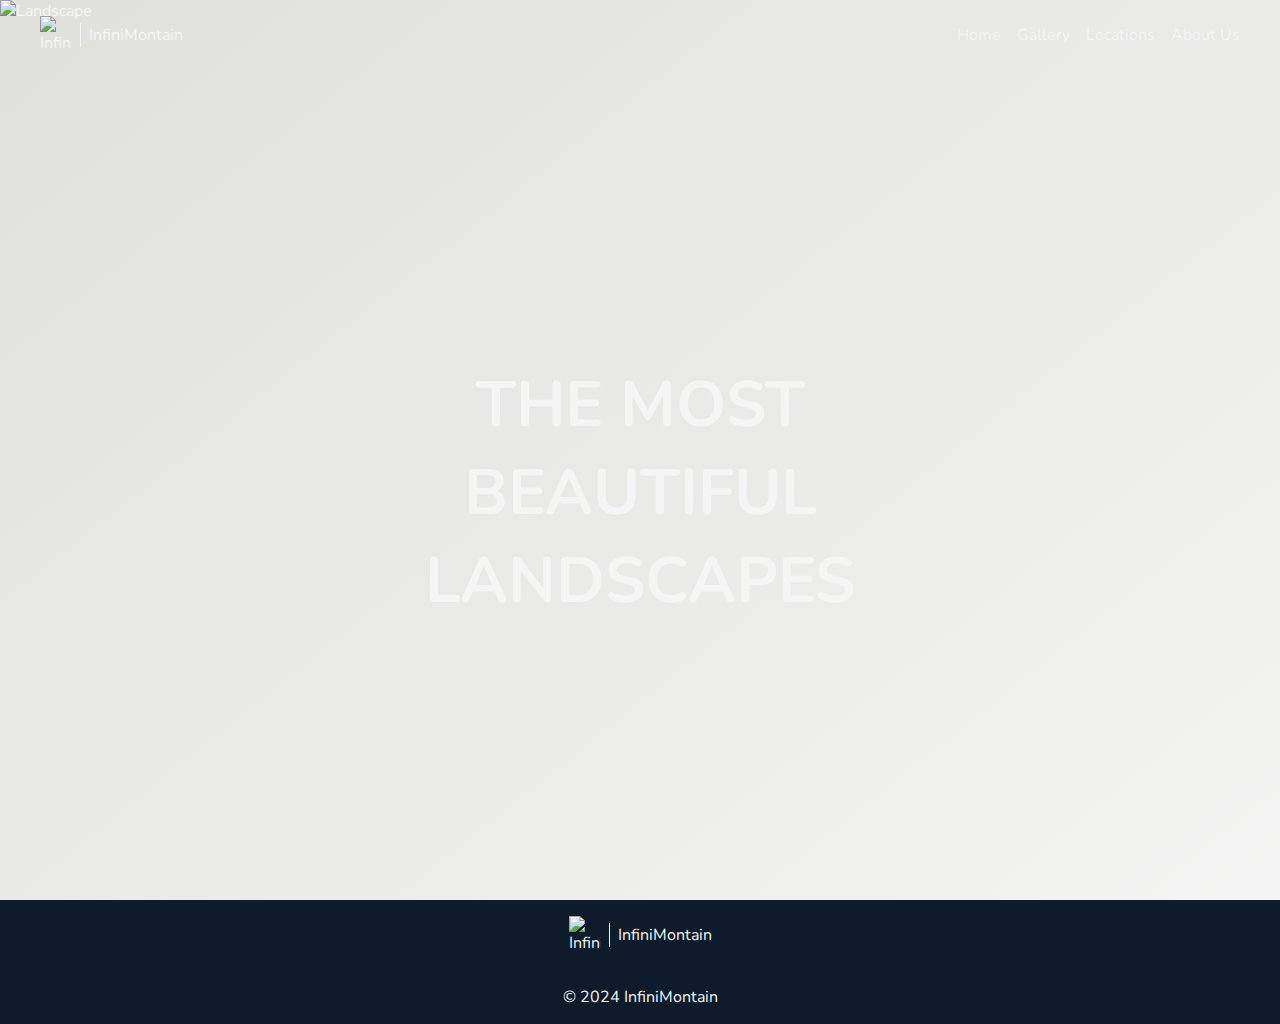
==== src/pages/about/index.html @ 7caf0525 "feat(init): initial pages and structure" ====
<!DOCTYPE html>
<html lang="en">
  <head>
    <!-- MetaData -->
    <title>InfiniMontain</title>
    <meta charset="UTF-8" />
    <meta name="viewport" content="width=device-width, initial-scale=1.0" />

    <!-- Fonts -->
    <link rel="preconnect" href="https://fonts.googleapis.com" />
    <link rel="preconnect" href="https://fonts.gstatic.com" crossorigin />
    <link
      href="https://fonts.googleapis.com/css2?family=Nunito&display=swap"
      rel="stylesheet"
    />
    <script src="https://unpkg.com/@phosphor-icons/web"></script>

    <!-- CSS -->
    <link rel="stylesheet" href="../../styles/globals.css" />
    <link rel="stylesheet" href="../../styles/styles.css" />
  </head>
  <body class="body">
    <section class="body__background">
      <img
        class="body__background__image"
        src="../public/landscape_1.jpeg"
        alt="Landscape"
      />
      <h1 class="body__background__title">The most beautiful landscapes</h1>
    </section>
    <header class="header">
      <div class="header__container">
        <div class="header__logo">
          <img src="../public/logo_white.svg" alt="InfiniMontain" />
          <div class="header__logo__divider"></div>
          <div>InfiniMontain</div>
        </div>
        <nav class="header__nav">
          <ul class="header__nav__list">
            <li>
              <a class="header__nav__list--glow" href="../../index.html"
                >Home</a
              >
            </li>
            <li>
              <a class="header__nav__list--glow" href="../gallery/index.html"
                >Gallery</a
              >
            </li>
            <li>
              <a class="header__nav__list--glow" href="../locations/index.html"
                >Locations</a
              >
            </li>
            <li><a class="header__nav__list--glow" href="#">About Us</a></li>
          </ul>
        </nav>
      </div>
    </header>
    <main></main>
    <footer class="footer">
      <div class="footer__logo">
        <img src="../public/logo_white.svg" alt="InfiniMontain" />
        <div class="footer__logo__divider"></div>
        <div>InfiniMontain</div>
      </div>
      <nav class="footer__social">
        <a
          href="https://facebook.com"
          target="_blank"
          rel="noopener noreferrer"
        >
          <i class="footer__social__icon ph ph-meta-logo"></i>
        </a>
        <a
          href="https://github.com/JPBM135/tamwood-static-website"
          target="_blank"
          rel="noopener noreferrer"
        >
          <i class="footer__social__icon ph ph-github-logo"></i>
        </a>
        <a
          href="https://www.linkedin.com/in/joao-borges-martins/"
          target="_blank"
          rel="noopener noreferrer"
        >
          <i class="footer__social__icon ph ph-linkedin-logo"></i>
        </a>
      </nav>
      <span class="footer__copy">© 2024 InfiniMontain</span>
    </footer>
  </body>
</html>
---- src/styles/globals.css ----
* {
  font-family: "Nunito", sans-serif;
  color: #f5f5f5;
  font-size: 16px;
  scroll-behavior: smooth;
}

a {
  text-decoration: none;
  color: inherit;
}
---- src/styles/styles.css ----
@import url("./constants.css");

* {
  --primary-color: #0d1b2a;
  --secondary-color: #1b263b;
  --tertiary-color: #415a77;
  --quaternary-color: #778da9;
  --quinary-color: #e0e1dd;
  --quinary-color-rgb: 224, 225, 221;

  --text-color: #f5f5f5;
  --bg-color: #1a1a1a;
}

.body {
  margin: 0;
  padding: 0;
  background: linear-gradient(
    to bottom right,
    var(--quinary-color),
    var(--text-color)
  );
  display: grid;
  width: 100vw;
  grid-template-rows: 100vh 1fr auto;
}

.body__background {
  position: absolute;
  top: 0;
  left: 0;
  width: 100vw;
  height: 100vh;
  background-size: cover;
  background-position: center;
  background-repeat: no-repeat;
  z-index: -1;
}

.body__background__image {
  width: 100vw;
  height: 100vh;
  object-fit: cover;
}

.body__background__title {
  position: absolute;
  top: 50%;
  left: 50%;
  transform: translate(-50%, -50%);
  font-size: clamp(2rem, 5vw, 4rem);
  font-weight: 700;
  text-align: center;
  text-transform: uppercase;
  color: var(--text-color);
  text-shadow: 0px 0px 128px 24px rgba(var(--quinary-color-rgb), 0.3);
}

.header {
  display: flex;
  justify-content: space-between;
  align-items: flex-start;
  padding: 0.5rem 2rem;
}

.header__container {
  display: flex;
  justify-content: space-between;
  align-items: center;
  width: 100%;
  max-width: 1200px;
  margin: 0 auto;
}

.header__logo {
  display: flex;
  align-items: center;
  gap: 0.5rem;
}

.header__logo img {
  width: 32px;
  color: var(--text-color);
}

.header__logo__divider {
  width: 1px;
  height: 24px;
  background-color: var(--text-color);
}

.header__nav__list {
  display: flex;
  gap: 1rem;
  list-style-type: none;
}

.header__nav__list--glow:hover {
  cursor: pointer;
  text-shadow: 0px 0px 128px 24px rgba(var(--quinary-color-rgb), 0.3);
}

.footer {
  display: flex;
  justify-content: center;
  align-items: center;
  flex-direction: column;
  padding: 1rem 2rem;
  gap: 1rem;
  background-color: var(--primary-color);
}

.footer__logo {
  display: flex;
  align-items: center;
  gap: 0.5rem;
}

.footer__logo img {
  width: 32px;
  color: var(--text-color);
}

.footer__logo__divider {
  width: 1px;
  height: 24px;
  background-color: var(--text-color);
}

.footer__nav__list {
  display: flex;
  gap: 1rem;
  list-style-type: none;
}

.footer__social__icon {
  font-size: 22px;
}
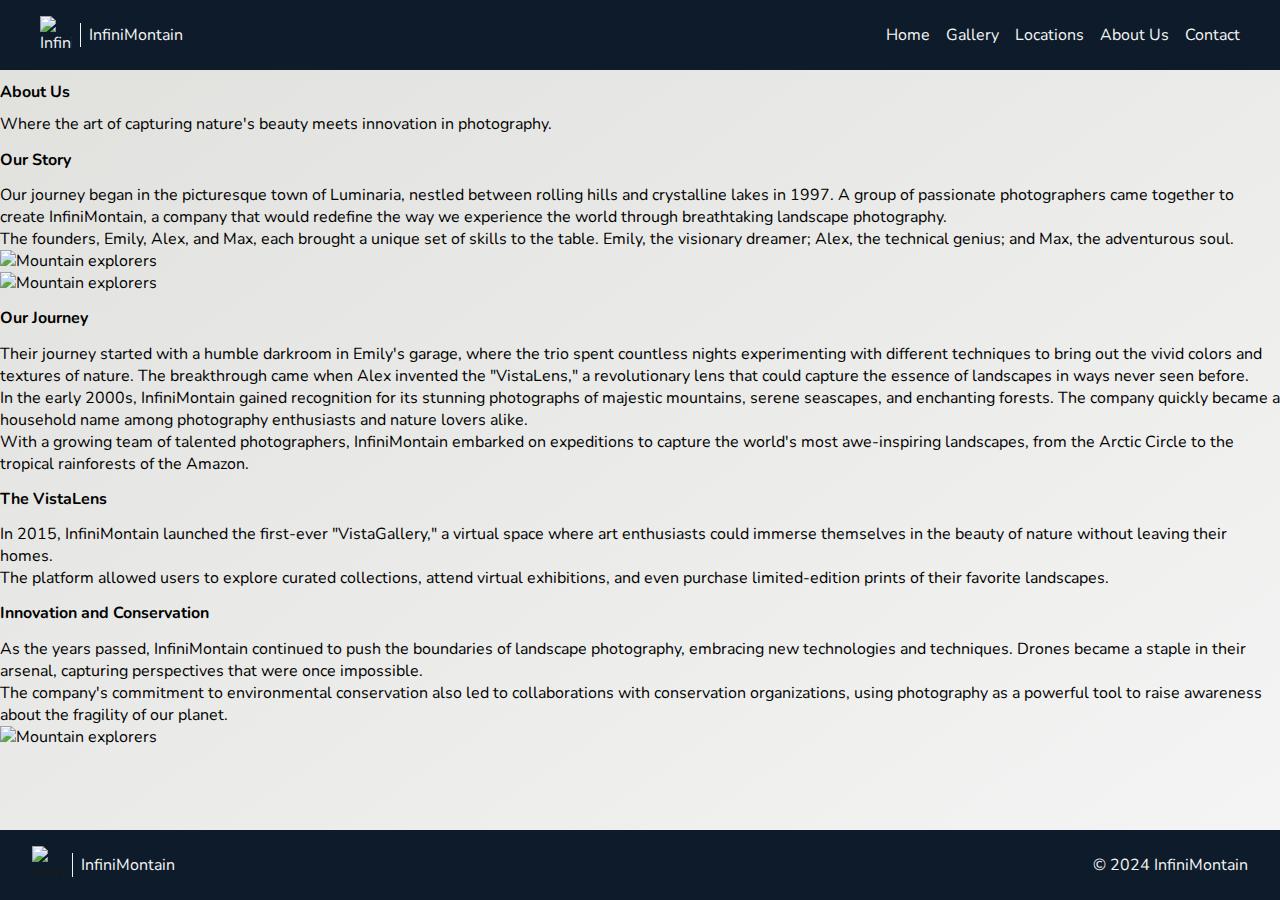
==== commit a378770c: "feat(pages): internal css" ====
--- a/src/pages/about/index.html
+++ b/src/pages/about/index.html
@@ -2,9 +2,10 @@
 <html lang="en">
   <head>
     <!-- MetaData -->
-    <title>InfiniMontain</title>
+    <title>InfiniMontain - About</title>
     <meta charset="UTF-8" />
     <meta name="viewport" content="width=device-width, initial-scale=1.0" />
+    <link rel="icon" href="../../assets/favicon.png" />
 
     <!-- Fonts -->
     <link rel="preconnect" href="https://fonts.googleapis.com" />
@@ -16,51 +17,193 @@
     <script src="https://unpkg.com/@phosphor-icons/web"></script>
 
     <!-- CSS -->
-    <link rel="stylesheet" href="../../styles/globals.css" />
+    <link rel="stylesheet" href="../../styles/pages/about.css" />
     <link rel="stylesheet" href="../../styles/styles.css" />
+    <style>
+      /* Globals */
+      * {
+        font-family: "Nunito", sans-serif;
+        font-size: 16px;
+        scroll-behavior: smooth;
+      }
+
+      p {
+        all: unset;
+        display: block;
+      }
+
+      a {
+        text-decoration: none;
+        color: inherit;
+      }
+    </style>
   </head>
-  <body class="body">
-    <section class="body__background">
-      <img
-        class="body__background__image"
-        src="../public/landscape_1.jpeg"
-        alt="Landscape"
-      />
-      <h1 class="body__background__title">The most beautiful landscapes</h1>
-    </section>
-    <header class="header">
+  <body class="body body--sub-pages">
+    <header class="header header--opaque">
       <div class="header__container">
         <div class="header__logo">
-          <img src="../public/logo_white.svg" alt="InfiniMontain" />
+          <img src="../../assets/logo_white.svg" alt="InfiniMontain" />
           <div class="header__logo__divider"></div>
           <div>InfiniMontain</div>
         </div>
         <nav class="header__nav">
           <ul class="header__nav__list">
             <li>
-              <a class="header__nav__list--glow" href="../../index.html"
-                >Home</a
-              >
-            </li>
-            <li>
-              <a class="header__nav__list--glow" href="../gallery/index.html"
-                >Gallery</a
-              >
-            </li>
-            <li>
-              <a class="header__nav__list--glow" href="../locations/index.html"
-                >Locations</a
-              >
-            </li>
-            <li><a class="header__nav__list--glow" href="#">About Us</a></li>
+              <a
+                class="header__nav__list--glow animations__growing-hover__base animations__growing-hover__from-left"
+                href="../../index.html"
+              >
+                <span class="utils__big-screen">Home</span>
+                <i class="utils__small-screen ph-bold ph-house"></i
+              ></a>
+            </li>
+            <li>
+              <a
+                class="header__nav__list--glow animations__growing-hover__base animations__growing-hover__from-left"
+                href="../gallery/index.html"
+              >
+                <span class="utils__big-screen">Gallery</span>
+                <i class="utils__small-screen ph-bold ph-images-square"></i
+              ></a>
+            </li>
+            <li>
+              <a
+                class="header__nav__list--glow animations__growing-hover__base animations__growing-hover__from-left"
+                href="../locations/index.html"
+              >
+                <span class="utils__big-screen">Locations</span>
+                <i class="utils__small-screen ph-bold ph-map-trifold"></i
+              ></a>
+            </li>
+            <li>
+              <a
+                class="header__nav__list--glow animations__growing-hover__base animations__growing-hover__from-left"
+                href="../about/index.html"
+              >
+                <span class="utils__big-screen">About Us</span>
+                <i class="utils__small-screen ph-bold ph-users"></i
+              ></a>
+            </li>
+            <li>
+              <a
+                class="header__nav__list--glow animations__growing-hover__base animations__growing-hover__from-left"
+                href="../contact/index.html"
+              >
+                <span class="utils__big-screen">Contact</span>
+                <i class="utils__small-screen ph-bold ph-phone"></i
+              ></a>
+            </li>
           </ul>
         </nav>
       </div>
     </header>
-    <main></main>
+    <main class="main">
+      <section>
+        <h1 class="main__title">About Us</h1>
+        <p class="main__subtitle">
+          Where the art of capturing nature's beauty meets innovation in
+          photography.
+        </p>
+      </section>
+
+      <section class="main__section main__section--normal">
+        <div class="main__section__text-container">
+          <h2 class="main__section__title">Our Story</h2>
+          <p class="main__section__text">
+            Our journey began in the picturesque town of Luminaria, nestled
+            between rolling hills and crystalline lakes in 1997. A group of
+            passionate photographers came together to create InfiniMontain, a
+            company that would redefine the way we experience the world through
+            breathtaking landscape photography.
+          </p>
+          <p class="main__section__text">
+            The founders, Emily, Alex, and Max, each brought a unique set of
+            skills to the table. Emily, the visionary dreamer; Alex, the
+            technical genius; and Max, the adventurous soul.
+          </p>
+        </div>
+        <img
+          class="main__section__image"
+          src="../../assets/about-us_01.jpeg"
+          alt="Mountain explorers"
+        />
+      </section>
+
+      <section class="main__section main__section--reverse">
+        <img
+          src="../../assets/about-us_02.jpeg"
+          alt="Mountain explorers"
+          class="main__section__image utils__big-screen"
+        />
+        <div class="main__section__text-container">
+          <h2 class="main__section__title">Our Journey</h2>
+          <p class="main__section__text">
+            Their journey started with a humble darkroom in Emily's garage,
+            where the trio spent countless nights experimenting with different
+            techniques to bring out the vivid colors and textures of nature. The
+            breakthrough came when Alex invented the "VistaLens," a
+            revolutionary lens that could capture the essence of landscapes in
+            ways never seen before.
+          </p>
+
+          <p class="main__section__text">
+            In the early 2000s, InfiniMontain gained recognition for its
+            stunning photographs of majestic mountains, serene seascapes, and
+            enchanting forests. The company quickly became a household name
+            among photography enthusiasts and nature lovers alike.
+          </p>
+
+          <p class="main__section__text">
+            With a growing team of talented photographers, InfiniMontain
+            embarked on expeditions to capture the world's most awe-inspiring
+            landscapes, from the Arctic Circle to the tropical rainforests of
+            the Amazon.
+          </p>
+        </div>
+        <img
+          src="../../assets/about-us_02.jpeg"
+          alt="Mountain explorers"
+          class="main__section__image utils__small-screen"
+        />
+      </section>
+
+      <section class="main__section main__section--normal">
+        <div class="main__section__text-container">
+          <h2 class="main__section__title">The VistaLens</h2>
+          <p class="main__section__text">
+            In 2015, InfiniMontain launched the first-ever "VistaGallery," a
+            virtual space where art enthusiasts could immerse themselves in the
+            beauty of nature without leaving their homes.
+          </p>
+          <p class="main__section__text">
+            The platform allowed users to explore curated collections, attend
+            virtual exhibitions, and even purchase limited-edition prints of
+            their favorite landscapes.
+          </p>
+          <h2 class="main__section__title">Innovation and Conservation</h2>
+          <p class="main__section__text">
+            As the years passed, InfiniMontain continued to push the boundaries
+            of landscape photography, embracing new technologies and techniques.
+            Drones became a staple in their arsenal, capturing perspectives that
+            were once impossible.
+          </p>
+          <p class="main__section__text">
+            The company's commitment to environmental conservation also led to
+            collaborations with conservation organizations, using photography as
+            a powerful tool to raise awareness about the fragility of our
+            planet.
+          </p>
+        </div>
+        <img
+          src="../../assets/about-us_03.jpeg"
+          alt="Mountain explorers"
+          class="main__section__image"
+        />
+      </section>
+    </main>
     <footer class="footer">
       <div class="footer__logo">
-        <img src="../public/logo_white.svg" alt="InfiniMontain" />
+        <img src="../../assets/logo_white.svg" alt="InfiniMontain" />
         <div class="footer__logo__divider"></div>
         <div>InfiniMontain</div>
       </div>
--- a/src/styles/styles.css
+++ b/src/styles/styles.css
@@ -1,16 +1,28 @@
+/*  Variables */
 @import url("./constants.css");
-
-* {
-  --primary-color: #0d1b2a;
-  --secondary-color: #1b263b;
-  --tertiary-color: #415a77;
-  --quaternary-color: #778da9;
-  --quinary-color: #e0e1dd;
-  --quinary-color-rgb: 224, 225, 221;
-
-  --text-color: #f5f5f5;
-  --bg-color: #1a1a1a;
-}
+/* Animations */
+@import url("./animations.css");
+
+/* Utils */
+.utils__small-screen {
+  display: none;
+}
+
+.utils__big-screen {
+  display: block;
+}
+
+@media screen and (max-width: 768px) {
+  .utils__small-screen {
+    display: block;
+  }
+
+  .utils__big-screen {
+    display: none;
+  }
+}
+
+/* Shared styles */
 
 .body {
   margin: 0;
@@ -18,11 +30,20 @@
   background: linear-gradient(
     to bottom right,
     var(--quinary-color),
-    var(--text-color)
+    var(--bg-color)
   );
   display: grid;
   width: 100vw;
+  overflow-y: scroll;
+}
+
+.body--home {
   grid-template-rows: 100vh 1fr auto;
+}
+
+.body--sub-pages {
+  grid-template-rows: auto 1fr auto;
+  min-height: 100vh;
 }
 
 .body__background {
@@ -31,9 +52,6 @@
   left: 0;
   width: 100vw;
   height: 100vh;
-  background-size: cover;
-  background-position: center;
-  background-repeat: no-repeat;
   z-index: -1;
 }
 
@@ -41,6 +59,18 @@
   width: 100vw;
   height: 100vh;
   object-fit: cover;
+}
+
+.body__overlay {
+  position: absolute;
+  bottom: 2rem;
+  left: 2rem;
+  font-size: 28px;
+  z-index: 2;
+  padding: 0.5rem 0.5rem;
+  background-color: var(--secondary-color);
+  border-radius: 4px;
+  color: var(--text-color-light);
 }
 
 .body__background__title {
@@ -52,7 +82,7 @@
   font-weight: 700;
   text-align: center;
   text-transform: uppercase;
-  color: var(--text-color);
+  color: var(--text-color-light);
   text-shadow: 0px 0px 128px 24px rgba(var(--quinary-color-rgb), 0.3);
 }
 
@@ -61,6 +91,11 @@
   justify-content: space-between;
   align-items: flex-start;
   padding: 0.5rem 2rem;
+  color: var(--text-color-light);
+}
+
+.header--opaque {
+  background-color: var(--primary-color);
 }
 
 .header__container {
@@ -80,19 +115,26 @@
 
 .header__logo img {
   width: 32px;
-  color: var(--text-color);
+  color: var(--text-color-light);
 }
 
 .header__logo__divider {
   width: 1px;
   height: 24px;
-  background-color: var(--text-color);
+  background-color: var(--text-color-light);
 }
 
 .header__nav__list {
   display: flex;
   gap: 1rem;
   list-style-type: none;
+  color: var(--text-color-light);
+}
+
+@media screen and (max-width: 768px) {
+  .header__nav__list > li > a > i {
+    font-size: 24px;
+  }
 }
 
 .header__nav__list--glow:hover {
@@ -101,15 +143,23 @@
 }
 
 .footer {
-  display: flex;
-  justify-content: center;
-  align-items: center;
-  flex-direction: column;
+  color: var(--text-color-light);
+  display: flex;
+  justify-content: space-between;
+  align-items: center;
   padding: 1rem 2rem;
   gap: 1rem;
   background-color: var(--primary-color);
 }
 
+@media screen and (max-width: 768px) {
+  .footer {
+    justify-content: center;
+    flex-direction: column;
+    gap: 1rem;
+  }
+}
+
 .footer__logo {
   display: flex;
   align-items: center;
@@ -124,7 +174,7 @@
 .footer__logo__divider {
   width: 1px;
   height: 24px;
-  background-color: var(--text-color);
+  background-color: var(--bg-color);
 }
 
 .footer__nav__list {
@@ -135,4 +185,18 @@
 
 .footer__social__icon {
   font-size: 22px;
-}
+  transition: all 0.3s ease-in-out;
+}
+
+.footer__social__icon:hover {
+  cursor: pointer;
+}
+
+.footer__social__icon:hover,
+.footer__nav__list:active {
+  color: var(--tertiary-color);
+}
+.footer__nav__list--glow:link,
+.footer__nav__list--glow:visited {
+  color: var(--quaternary-color);
+}
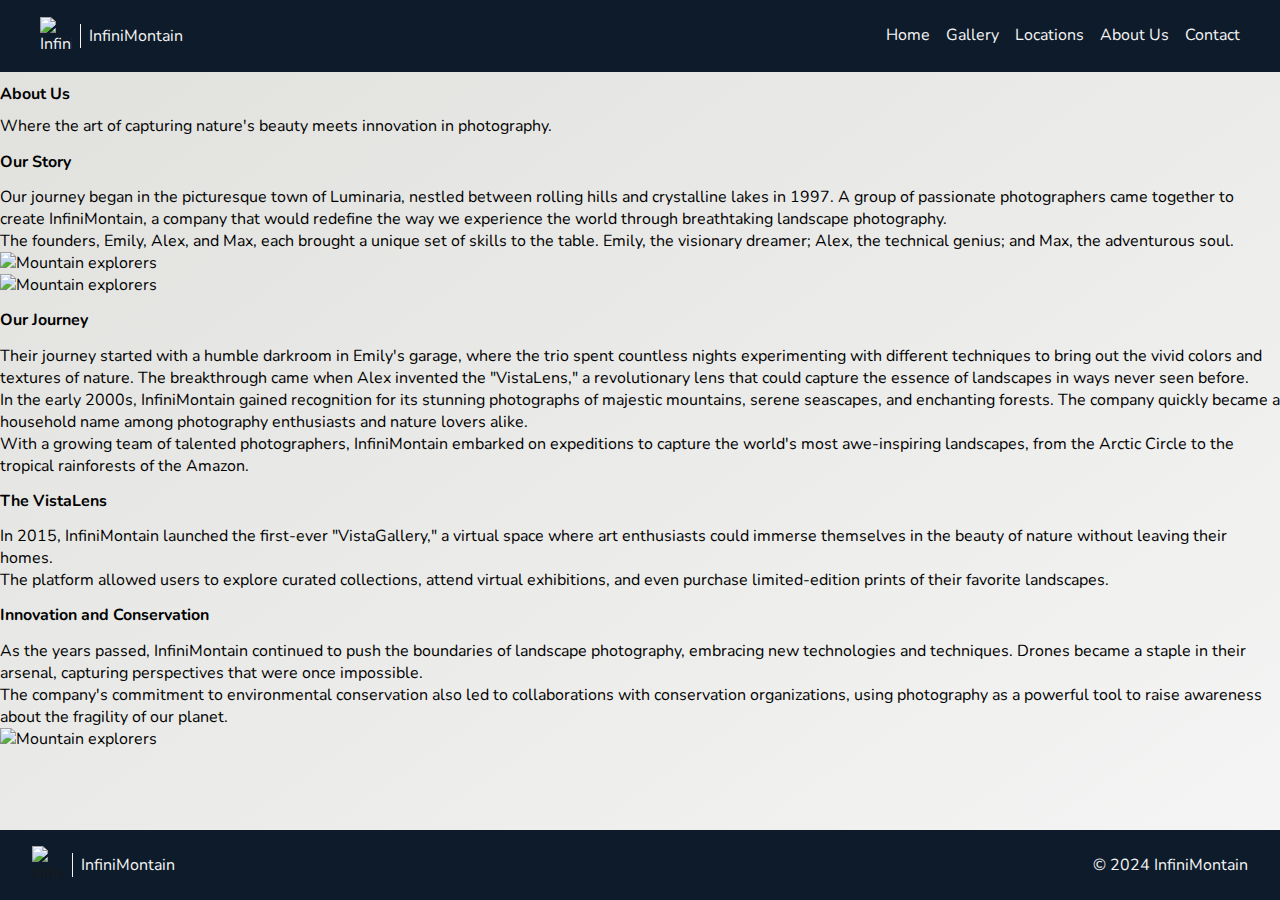
==== commit fb20992f: "feat: add comments on confusing places" ====
--- a/src/pages/about/index.html
+++ b/src/pages/about/index.html
@@ -6,6 +6,45 @@
     <meta charset="UTF-8" />
     <meta name="viewport" content="width=device-width, initial-scale=1.0" />
     <link rel="icon" href="../../assets/favicon.png" />
+
+    <!-- Primary Meta Tags -->
+    <meta name="title" content="InfiniMontain - About" />
+    <meta
+      name="description"
+      content="See the most beautiful mountains in the Canada region!"
+    />
+
+    <!-- Open Graph / Facebook -->
+    <meta property="og:type" content="website" />
+    <meta
+      property="og:url"
+      content="https://tamwood-static-website.vercel.app"
+    />
+    <meta property="og:title" content="InfiniMontain - About" />
+    <meta
+      property="og:description"
+      content="See the most beautiful mountains in the Canada region!"
+    />
+    <meta
+      property="og:image"
+      content="https://tamwood-static-website.vercel.app/assets/metadata.png"
+    />
+
+    <!-- Twitter -->
+    <meta property="twitter:card" content="summary_large_image" />
+    <meta
+      property="twitter:url"
+      content="https://tamwood-static-website.vercel.app"
+    />
+    <meta property="twitter:title" content="InfiniMontain - About" />
+    <meta
+      property="twitter:description"
+      content="See the most beautiful mountains in the Canada region!"
+    />
+    <meta
+      property="twitter:image"
+      content="https://tamwood-static-website.vercel.app/assets/metadata.png"
+    />
 
     <!-- Fonts -->
     <link rel="preconnect" href="https://fonts.googleapis.com" />
@@ -39,6 +78,7 @@
     </style>
   </head>
   <body class="body body--sub-pages">
+    <!-- Opaque Headers (with solid bg) -->
     <header class="header header--opaque">
       <div class="header__container">
         <div class="header__logo">
@@ -53,6 +93,7 @@
                 class="header__nav__list--glow animations__growing-hover__base animations__growing-hover__from-left"
                 href="../../index.html"
               >
+                <!-- Will show the text in big screens and icon on small -->
                 <span class="utils__big-screen">Home</span>
                 <i class="utils__small-screen ph-bold ph-house"></i
               ></a>
@@ -62,6 +103,7 @@
                 class="header__nav__list--glow animations__growing-hover__base animations__growing-hover__from-left"
                 href="../gallery/index.html"
               >
+                <!-- Will show the text in big screens and icon on small -->
                 <span class="utils__big-screen">Gallery</span>
                 <i class="utils__small-screen ph-bold ph-images-square"></i
               ></a>
@@ -71,6 +113,7 @@
                 class="header__nav__list--glow animations__growing-hover__base animations__growing-hover__from-left"
                 href="../locations/index.html"
               >
+                <!-- Will show the text in big screens and icon on small -->
                 <span class="utils__big-screen">Locations</span>
                 <i class="utils__small-screen ph-bold ph-map-trifold"></i
               ></a>
@@ -80,6 +123,7 @@
                 class="header__nav__list--glow animations__growing-hover__base animations__growing-hover__from-left"
                 href="../about/index.html"
               >
+                <!-- Will show the text in big screens and icon on small -->
                 <span class="utils__big-screen">About Us</span>
                 <i class="utils__small-screen ph-bold ph-users"></i
               ></a>
@@ -89,6 +133,7 @@
                 class="header__nav__list--glow animations__growing-hover__base animations__growing-hover__from-left"
                 href="../contact/index.html"
               >
+                <!-- Will show the text in big screens and icon on small -->
                 <span class="utils__big-screen">Contact</span>
                 <i class="utils__small-screen ph-bold ph-phone"></i
               ></a>
@@ -212,6 +257,7 @@
           href="https://facebook.com"
           target="_blank"
           rel="noopener noreferrer"
+          aria-label="Facebook"
         >
           <i class="footer__social__icon ph ph-meta-logo"></i>
         </a>
@@ -219,6 +265,7 @@
           href="https://github.com/JPBM135/tamwood-static-website"
           target="_blank"
           rel="noopener noreferrer"
+          aria-label="GitHub"
         >
           <i class="footer__social__icon ph ph-github-logo"></i>
         </a>
@@ -226,6 +273,7 @@
           href="https://www.linkedin.com/in/joao-borges-martins/"
           target="_blank"
           rel="noopener noreferrer"
+          aria-label="LinkedIn"
         >
           <i class="footer__social__icon ph ph-linkedin-logo"></i>
         </a>
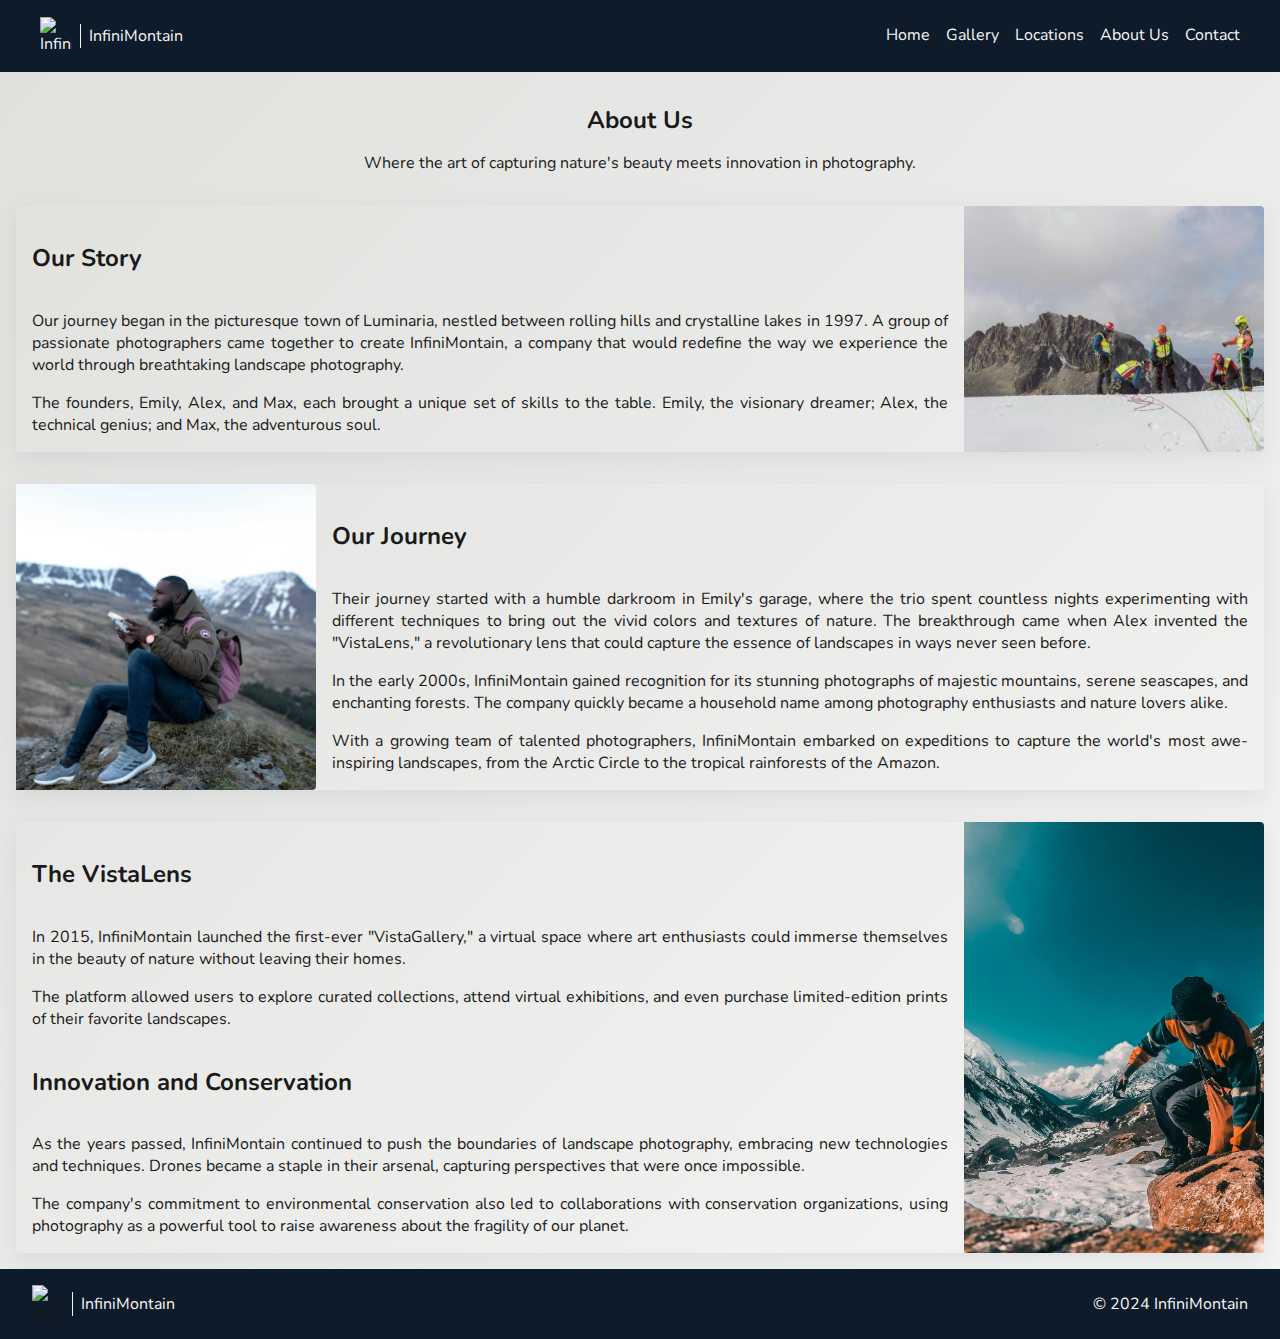
==== commit e08a9540: "chore(about-us): optimize images" ====
--- a/src/pages/about/index.html
+++ b/src/pages/about/index.html
@@ -5,7 +5,7 @@
     <title>InfiniMontain - About</title>
     <meta charset="UTF-8" />
     <meta name="viewport" content="width=device-width, initial-scale=1.0" />
-    <link rel="icon" href="../../assets/favicon.png" />
+    <link rel="icon" href="../../assets/favicon.webp" />
 
     <!-- Primary Meta Tags -->
     <meta name="title" content="InfiniMontain - About" />
@@ -50,7 +50,7 @@
     <link rel="preconnect" href="https://fonts.googleapis.com" />
     <link rel="preconnect" href="https://fonts.gstatic.com" crossorigin />
     <link
-      href="https://fonts.googleapis.com/css2?family=Nunito&display=swap"
+      href="https://fonts.googleapis.com/css2?family=Nunito:ital,wght@0,200..1000;1,200..1000&family=Poppins:ital,wght@0,100;0,200;0,300;0,400;0,500;0,600;0,700;0,800;0,900;1,100;1,200;1,300;1,400;1,500;1,600;1,700;1,800;1,900&display=swap"
       rel="stylesheet"
     />
     <script src="https://unpkg.com/@phosphor-icons/web"></script>
@@ -58,12 +58,18 @@
     <!-- CSS -->
     <link rel="stylesheet" href="../../styles/pages/about.css" />
     <link rel="stylesheet" href="../../styles/styles.css" />
+    <!-- Google Site Verification -->
+    <meta
+      name="google-site-verification"
+      content="DYmDukp-I9-BFrZIeRHa0Ss2Ap9zDCggCA2dUuhLJro"
+    />
     <style>
       /* Globals */
       * {
         font-family: "Nunito", sans-serif;
         font-size: 16px;
         scroll-behavior: smooth;
+        box-sizing: border-box;
       }
 
       p {
@@ -83,8 +89,8 @@
       <div class="header__container">
         <div class="header__logo">
           <img src="../../assets/logo_white.svg" alt="InfiniMontain" />
-          <div class="header__logo__divider"></div>
-          <div>InfiniMontain</div>
+          <div class="header__logo__divider utils__big-screen"></div>
+          <div class="utils__big-screen">InfiniMontain</div>
         </div>
         <nav class="header__nav">
           <ul class="header__nav__list">
@@ -144,7 +150,7 @@
     </header>
     <main class="main">
       <section>
-        <h1 class="main__title">About Us</h1>
+        <h1 class="main__title utils__font-nunito">About Us</h1>
         <p class="main__subtitle">
           Where the art of capturing nature's beauty meets innovation in
           photography.
@@ -169,14 +175,14 @@
         </div>
         <img
           class="main__section__image"
-          src="../../assets/about-us_01.jpeg"
+          src="../../assets/about-us_01.webp"
           alt="Mountain explorers"
         />
       </section>
 
       <section class="main__section main__section--reverse">
         <img
-          src="../../assets/about-us_02.jpeg"
+          src="../../assets/about-us_02.webp"
           alt="Mountain explorers"
           class="main__section__image utils__big-screen"
         />
@@ -206,7 +212,7 @@
           </p>
         </div>
         <img
-          src="../../assets/about-us_02.jpeg"
+          src="../../assets/about-us_02.webp"
           alt="Mountain explorers"
           class="main__section__image utils__small-screen"
         />
@@ -240,7 +246,7 @@
           </p>
         </div>
         <img
-          src="../../assets/about-us_03.jpeg"
+          src="../../assets/about-us_03.webp"
           alt="Mountain explorers"
           class="main__section__image"
         />
--- a/src/styles/pages/about.css
+++ b/src/styles/pages/about.css
@@ -0,0 +1,72 @@
+.main {
+  color: var(--text-color);
+  padding: 1rem;
+  display: flex;
+  flex-direction: column;
+  gap: 2rem;
+  justify-content: center;
+}
+
+.main__title {
+  font-size: 24px;
+  text-align: center;
+}
+
+.main__subtitle {
+  font-size: 16px;
+  text-align: center;
+}
+
+.main__section {
+  box-shadow: rgba(149, 157, 165, 0.2) 0px 8px 24px;
+  border-radius: 4px;
+  display: grid;
+}
+
+.main__section--normal {
+  grid-template-columns: 1fr 300px;
+}
+
+.main__section--reverse {
+  grid-template-columns: 300px 1fr;
+}
+
+.main__section__text-container {
+  display: flex;
+  flex-direction: column;
+  justify-content: center;
+  padding: 16px;
+  gap: 1rem;
+  text-align: justify;
+}
+
+.main__section__title {
+  font-size: 24px;
+}
+
+.main__section__text {
+  font-size: 16px;
+}
+
+.main__section__image {
+  width: 100%;
+  height: 100%;
+  object-fit: cover;
+  border-radius: 0 4px 4px 0;
+}
+
+@media screen and (max-width: 768px) {
+  .main__section--normal,
+  .main__section--reverse {
+    grid-template-columns: unset;
+    grid-template-rows: auto 200px;
+  }
+
+  .main__section {
+    box-shadow: none;
+  }
+
+  .main__section__image {
+    border-radius: 4px;
+  }
+}
--- a/src/styles/styles.css
+++ b/src/styles/styles.css
@@ -9,17 +9,21 @@
 }
 
 .utils__big-screen {
-  display: block;
+  display: inherit;
 }
 
 @media screen and (max-width: 768px) {
   .utils__small-screen {
-    display: block;
+    display: inherit;
   }
 
   .utils__big-screen {
     display: none;
   }
+}
+
+.utils__font-nunito {
+  font-family: "Nunito", sans-serif;
 }
 
 /* Shared styles */
@@ -33,12 +37,11 @@
     var(--bg-color)
   );
   display: grid;
-  width: 100vw;
-  overflow-y: scroll;
 }
 
 .body--home {
   grid-template-rows: 100vh 1fr auto;
+  background-color: var(--bg-color);
 }
 
 .body--sub-pages {
@@ -50,9 +53,10 @@
   position: absolute;
   top: 0;
   left: 0;
-  width: 100vw;
+  width: 100%;
   height: 100vh;
   z-index: -1;
+  overflow: clip;
 }
 
 .body__background__image {
@@ -86,6 +90,18 @@
   text-shadow: 0px 0px 128px 24px rgba(var(--quinary-color-rgb), 0.3);
 }
 
+.body__background__title--reflection {
+  opacity: 0.7;
+  transform: rotateX(180deg) translateY(-34%) translateX(-50%);
+  mask-image: linear-gradient(transparent 50%, white 90%);
+}
+
+@media screen and (min-width: 1400px) {
+  .body__background__title--reflection {
+    transform: rotateX(180deg) translateY(-25%) translateX(-50%);
+  }
+}
+
 .header {
   display: flex;
   justify-content: space-between;
@@ -200,3 +216,13 @@
 .footer__nav__list--glow:visited {
   color: var(--quaternary-color);
 }
+
+@media screen and (max-width: 768px) {
+  .header {
+    max-width: 100vw;
+  }
+
+  .footer {
+    max-width: 100vw;
+  }
+}
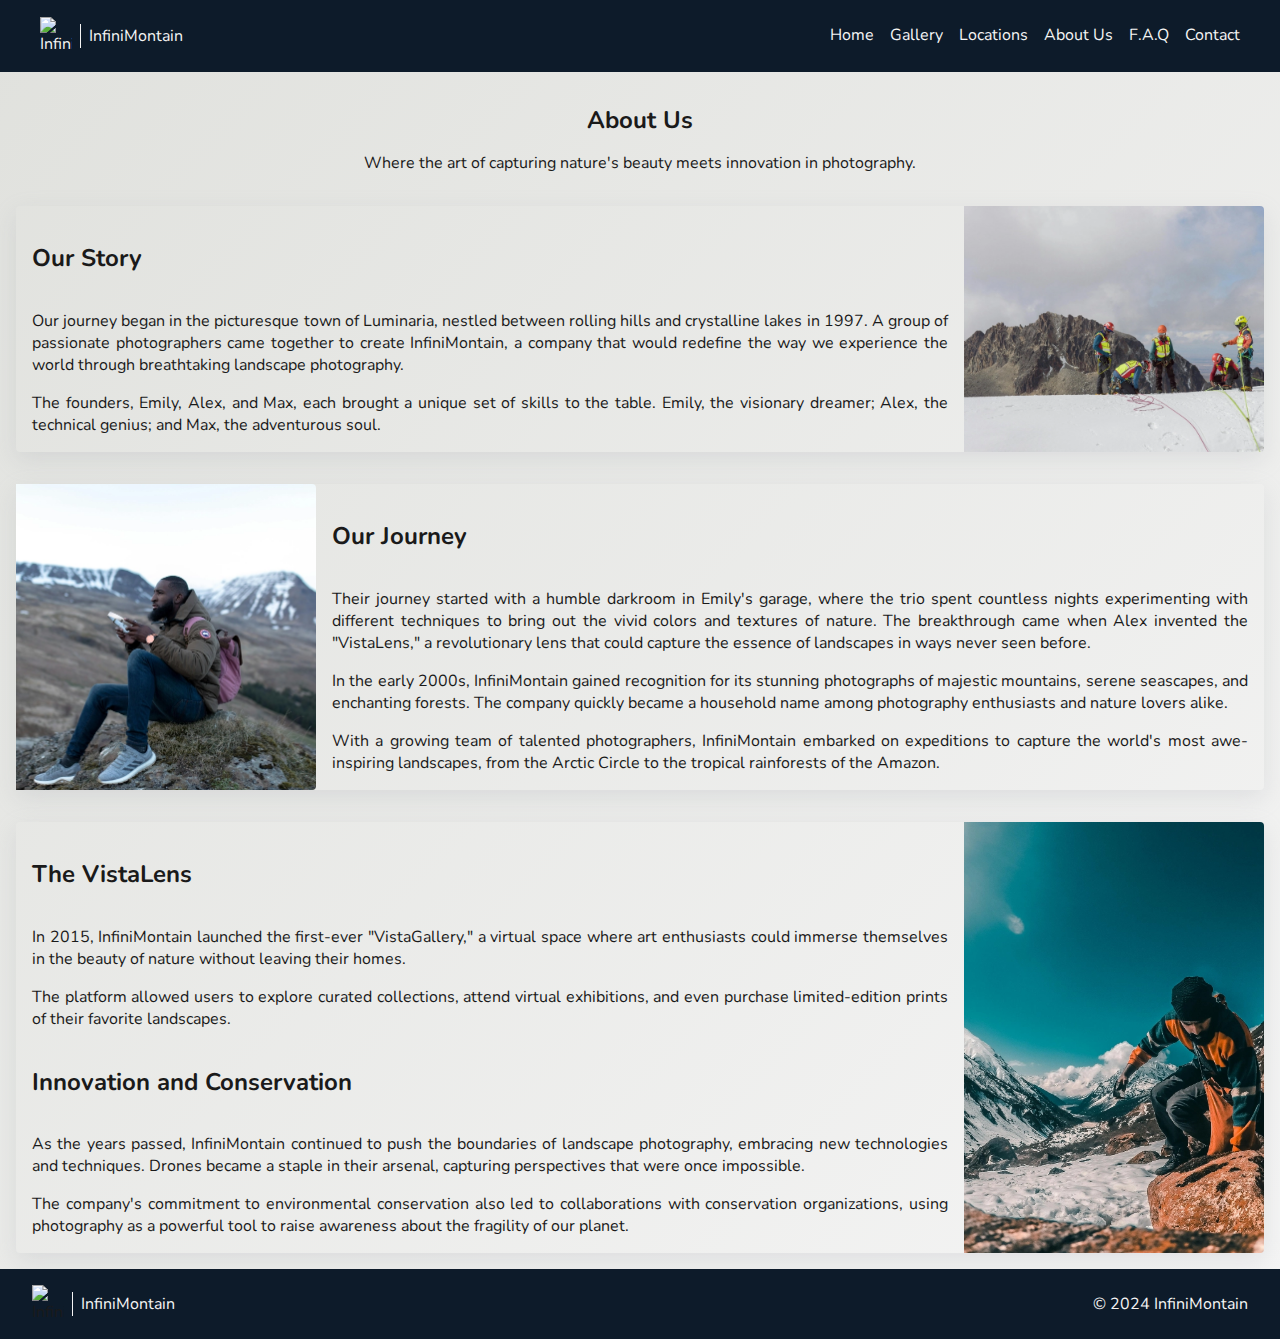
==== commit 50892d01: "fix: add labels to links" ====
--- a/src/pages/about/index.html
+++ b/src/pages/about/index.html
@@ -98,6 +98,7 @@
               <a
                 class="header__nav__list--glow animations__growing-hover__base animations__growing-hover__from-left"
                 href="../../index.html"
+                aria-label="Home page"
               >
                 <!-- Will show the text in big screens and icon on small -->
                 <span class="utils__big-screen">Home</span>
@@ -108,6 +109,7 @@
               <a
                 class="header__nav__list--glow animations__growing-hover__base animations__growing-hover__from-left"
                 href="../gallery/index.html"
+                aria-label="Gallery page"
               >
                 <!-- Will show the text in big screens and icon on small -->
                 <span class="utils__big-screen">Gallery</span>
@@ -118,6 +120,7 @@
               <a
                 class="header__nav__list--glow animations__growing-hover__base animations__growing-hover__from-left"
                 href="../locations/index.html"
+                aria-label="Locations page"
               >
                 <!-- Will show the text in big screens and icon on small -->
                 <span class="utils__big-screen">Locations</span>
@@ -127,7 +130,8 @@
             <li>
               <a
                 class="header__nav__list--glow animations__growing-hover__base animations__growing-hover__from-left"
-                href="../about/index.html"
+                href="#"
+                aria-label="About us page"
               >
                 <!-- Will show the text in big screens and icon on small -->
                 <span class="utils__big-screen">About Us</span>
@@ -137,7 +141,19 @@
             <li>
               <a
                 class="header__nav__list--glow animations__growing-hover__base animations__growing-hover__from-left"
+                href="../faq/index.html"
+                aria-label="Frequently Asked Questions"
+              >
+                <!-- Will show the text in big screens and icon on small -->
+                <span class="utils__big-screen">F.A.Q</span>
+                <i class="utils__small-screen ph-bold ph-question"></i>
+              </a>
+            </li>
+            <li>
+              <a
+                class="header__nav__list--glow animations__growing-hover__base animations__growing-hover__from-left"
                 href="../contact/index.html"
+                aria-label="Contact us page"
               >
                 <!-- Will show the text in big screens and icon on small -->
                 <span class="utils__big-screen">Contact</span>
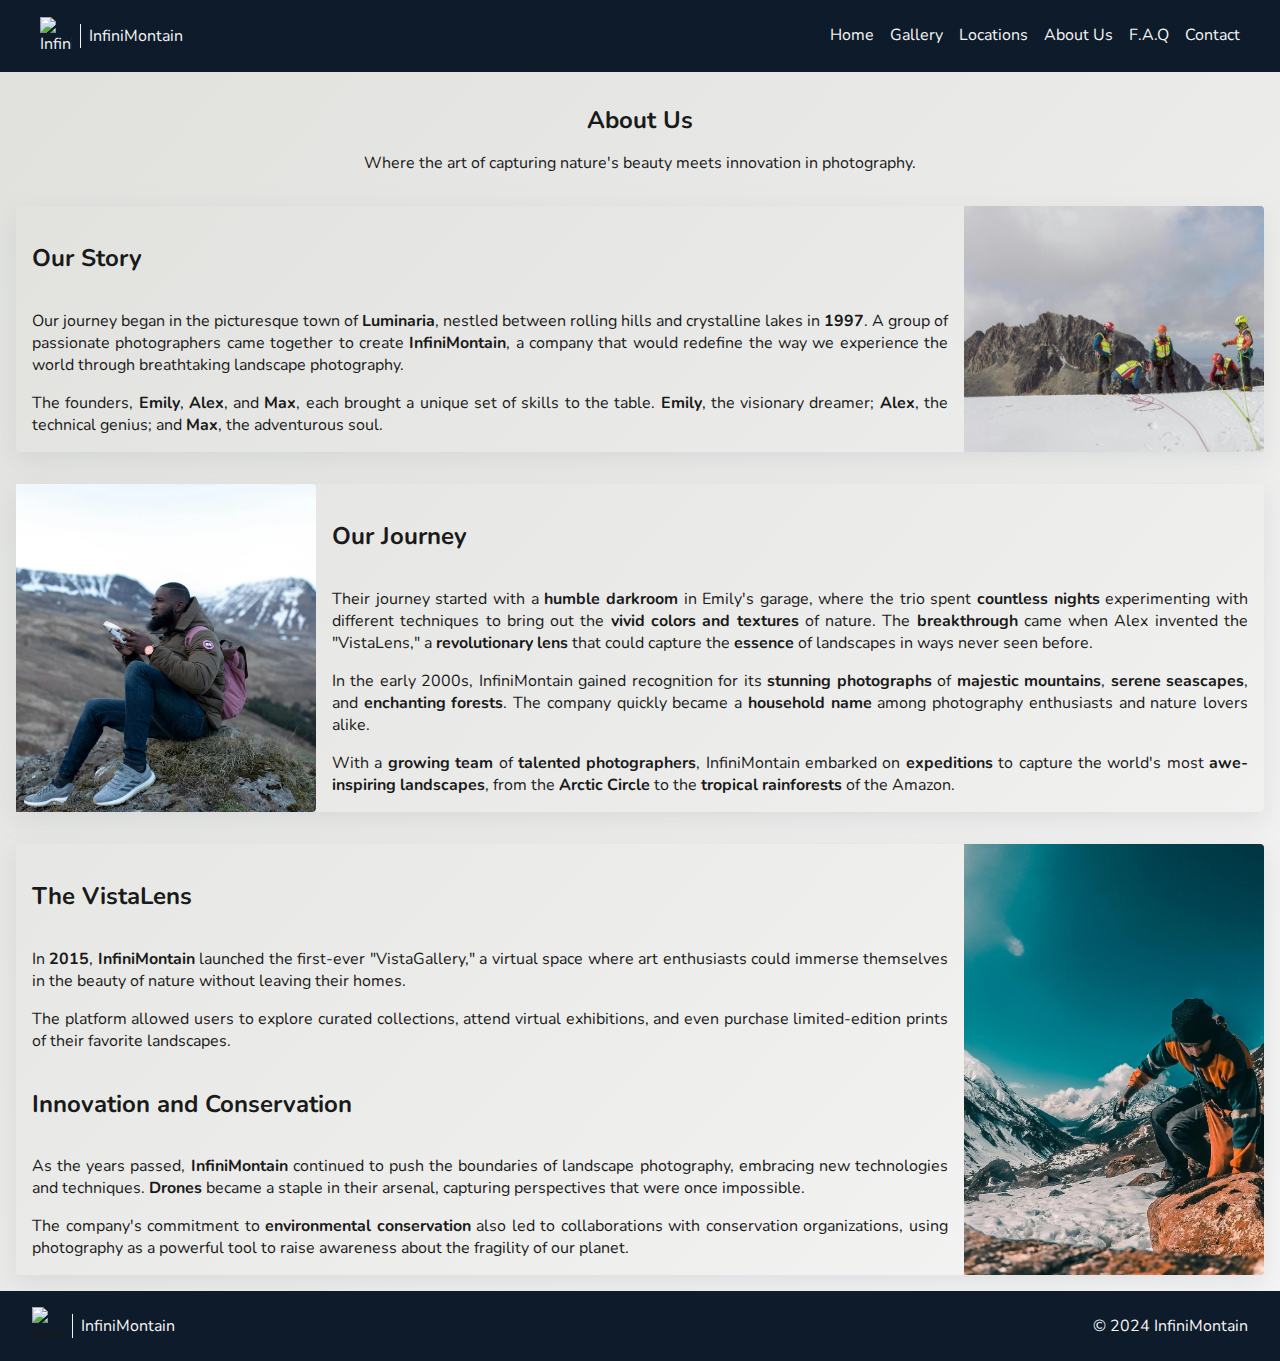
==== commit b9051f16: "chore(about): add strong where necessary" ====
--- a/src/pages/about/index.html
+++ b/src/pages/about/index.html
@@ -177,16 +177,20 @@
         <div class="main__section__text-container">
           <h2 class="main__section__title">Our Story</h2>
           <p class="main__section__text">
-            Our journey began in the picturesque town of Luminaria, nestled
-            between rolling hills and crystalline lakes in 1997. A group of
-            passionate photographers came together to create InfiniMontain, a
-            company that would redefine the way we experience the world through
-            breathtaking landscape photography.
-          </p>
-          <p class="main__section__text">
-            The founders, Emily, Alex, and Max, each brought a unique set of
-            skills to the table. Emily, the visionary dreamer; Alex, the
-            technical genius; and Max, the adventurous soul.
+            Our journey began in the picturesque town of
+            <strong>Luminaria</strong>, nestled between rolling hills and
+            crystalline lakes in <strong>1997</strong>. A group of passionate
+            photographers came together to create
+            <strong>InfiniMontain</strong>, a company that would redefine the
+            way we experience the world through breathtaking landscape
+            photography.
+          </p>
+          <p class="main__section__text">
+            The founders, <strong>Emily</strong>, <strong>Alex</strong>, and
+            <strong>Max</strong>, each brought a unique set of skills to the
+            table. <strong>Emily</strong>, the visionary dreamer;
+            <strong>Alex</strong>, the technical genius; and
+            <strong>Max</strong>, the adventurous soul.
           </p>
         </div>
         <img
@@ -205,26 +209,34 @@
         <div class="main__section__text-container">
           <h2 class="main__section__title">Our Journey</h2>
           <p class="main__section__text">
-            Their journey started with a humble darkroom in Emily's garage,
-            where the trio spent countless nights experimenting with different
-            techniques to bring out the vivid colors and textures of nature. The
-            breakthrough came when Alex invented the "VistaLens," a
-            revolutionary lens that could capture the essence of landscapes in
-            ways never seen before.
+            Their journey started with a <strong>humble darkroom</strong> in
+            Emily's garage, where the trio spent
+            <strong>countless nights</strong> experimenting with different
+            techniques to bring out the
+            <strong>vivid colors and textures</strong> of nature. The
+            <strong>breakthrough</strong> came when Alex invented the
+            "VistaLens," a <strong>revolutionary lens</strong> that could
+            capture the <strong>essence</strong> of landscapes in ways never
+            seen before.
           </p>
 
           <p class="main__section__text">
             In the early 2000s, InfiniMontain gained recognition for its
-            stunning photographs of majestic mountains, serene seascapes, and
-            enchanting forests. The company quickly became a household name
-            among photography enthusiasts and nature lovers alike.
-          </p>
-
-          <p class="main__section__text">
-            With a growing team of talented photographers, InfiniMontain
-            embarked on expeditions to capture the world's most awe-inspiring
-            landscapes, from the Arctic Circle to the tropical rainforests of
-            the Amazon.
+            <strong>stunning photographs</strong> of
+            <strong>majestic mountains</strong>,
+            <strong>serene seascapes</strong>, and
+            <strong>enchanting forests</strong>. The company quickly became a
+            <strong>household name</strong> among photography enthusiasts and
+            nature lovers alike.
+          </p>
+
+          <p class="main__section__text">
+            With a <strong>growing team</strong> of
+            <strong>talented photographers</strong>, InfiniMontain embarked on
+            <strong>expeditions</strong> to capture the world's most
+            <strong>awe-inspiring landscapes</strong>, from the
+            <strong>Arctic Circle</strong> to the
+            <strong>tropical rainforests</strong> of the Amazon.
           </p>
         </div>
         <img
@@ -238,9 +250,10 @@
         <div class="main__section__text-container">
           <h2 class="main__section__title">The VistaLens</h2>
           <p class="main__section__text">
-            In 2015, InfiniMontain launched the first-ever "VistaGallery," a
-            virtual space where art enthusiasts could immerse themselves in the
-            beauty of nature without leaving their homes.
+            In <strong>2015</strong>, <strong>InfiniMontain</strong> launched
+            the first-ever "VistaGallery," a virtual space where art enthusiasts
+            could immerse themselves in the beauty of nature without leaving
+            their homes.
           </p>
           <p class="main__section__text">
             The platform allowed users to explore curated collections, attend
@@ -249,13 +262,14 @@
           </p>
           <h2 class="main__section__title">Innovation and Conservation</h2>
           <p class="main__section__text">
-            As the years passed, InfiniMontain continued to push the boundaries
-            of landscape photography, embracing new technologies and techniques.
-            Drones became a staple in their arsenal, capturing perspectives that
-            were once impossible.
-          </p>
-          <p class="main__section__text">
-            The company's commitment to environmental conservation also led to
+            As the years passed, <strong>InfiniMontain</strong> continued to
+            push the boundaries of landscape photography, embracing new
+            technologies and techniques. <strong>Drones</strong> became a staple
+            in their arsenal, capturing perspectives that were once impossible.
+          </p>
+          <p class="main__section__text">
+            The company's commitment to
+            <strong>environmental conservation</strong> also led to
             collaborations with conservation organizations, using photography as
             a powerful tool to raise awareness about the fragility of our
             planet.
